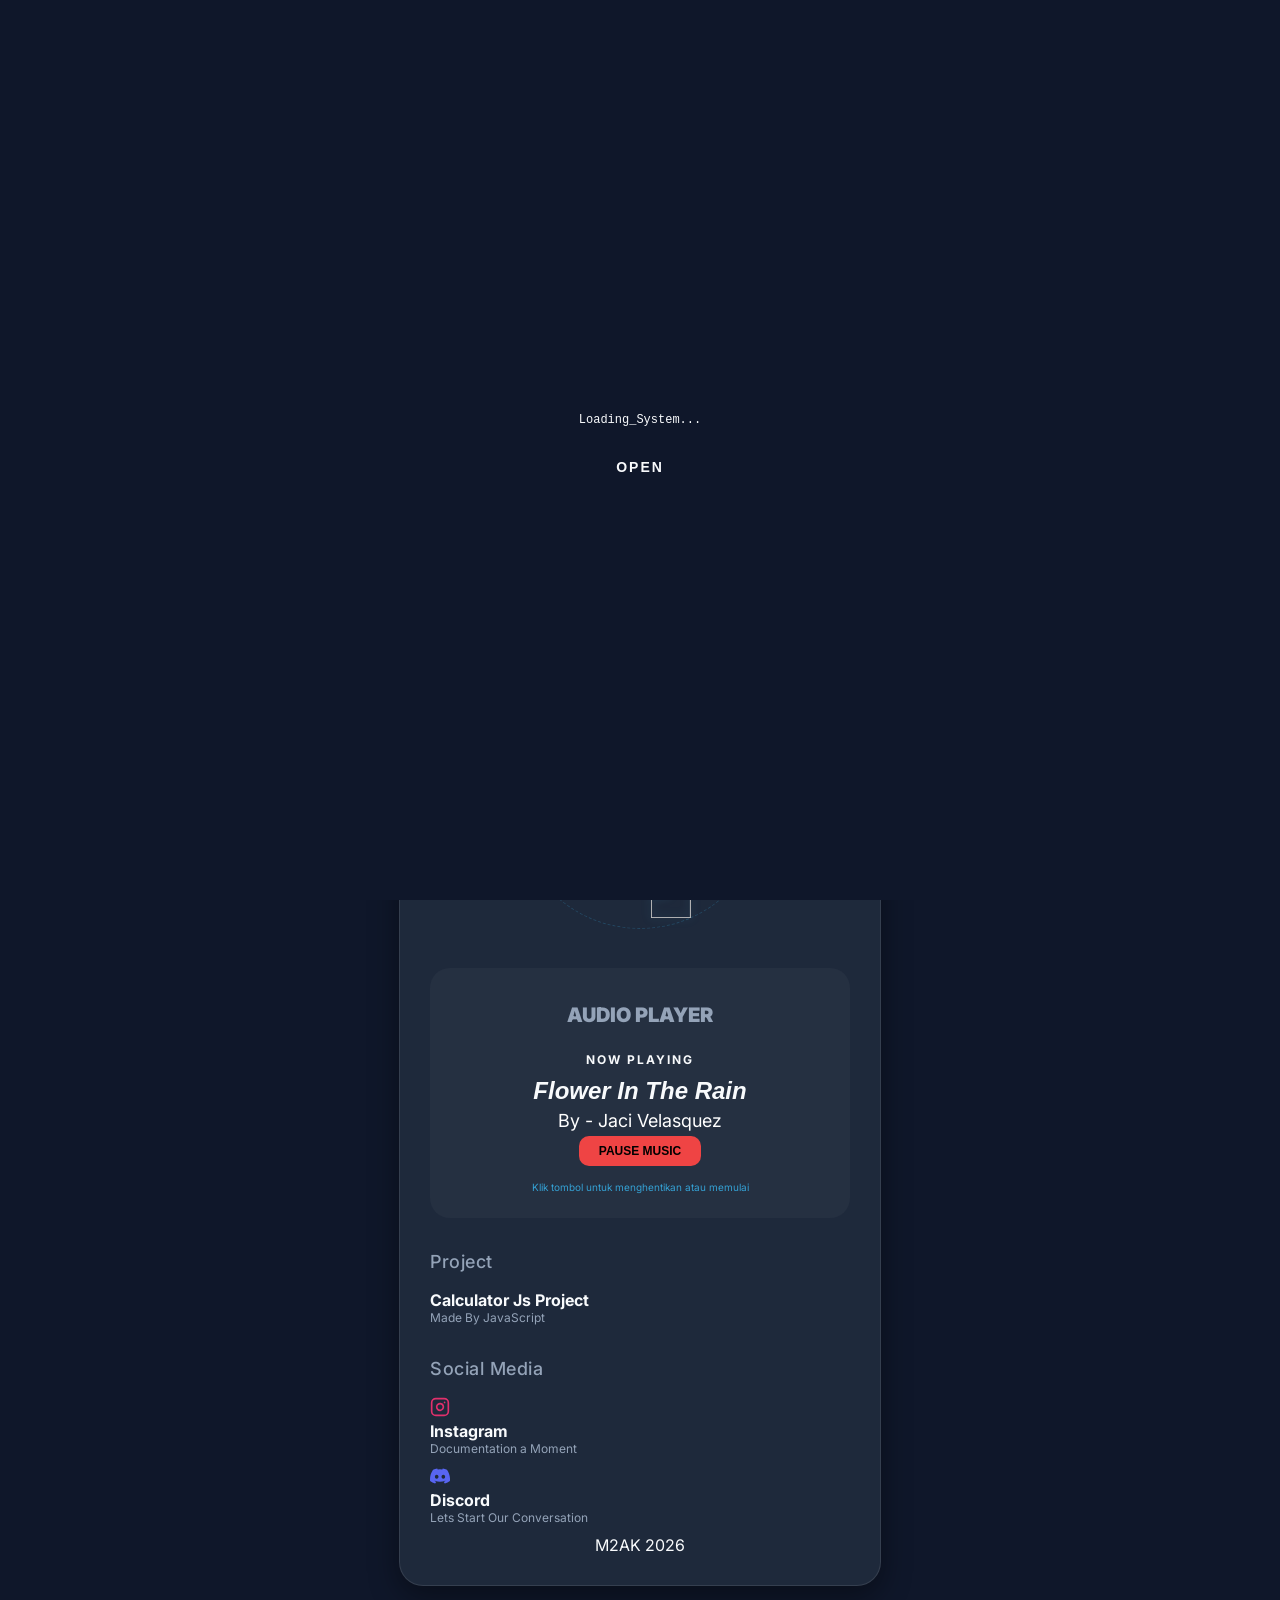
==== index.html @ e05d582a "Add files via upload" ====
<!DOCTYPE html>
<html lang="id">
<head>
    <meta charset="UTF-8">
    <meta name="viewport" content="width=device-width, initial-scale=1.0">
    <title>M2AK's Profile</title>
    <link href="https://fonts.googleapis.com/css2?family=Inter:wght@400;700&family=Fira+Code&display=swap" rel="stylesheet">
    <link rel="stylesheet" href="styleP.css">
</head>
<body>
<div id="overlay">
    <div class="loading-text">Loading_System...</div>
    <button class="open-btn" onclick="startWeb()">OPEN</button>
</div>

<audio id="myAudio" loop shadow="none">
    <source src="flowerintherain.mp3" type="audio/mpeg">
</audio>
     <div class="profile-card"> <button class="mode-btn" id="mode-btn">
    <span id="mode-icon">☀️</span></button>
        <div class="header"> 
            <div class="bingkai"> 
                <img src="profile.jpg" alt="foto profile" style="object-position: top;">
            </div>
            <h1 class="title">M2AK's Profile</h1>
            
            <div class="status-badge">🚀 Still Learning Untill Become Engineer</div>
            <div id="clock" style="font-size: 14px; color: var(--accent-color); font-weight: bold; margin-top: 10px; font-family: 'Courier New', monospace;">
                    00:00:00
                </div>
        </div>
        
        <div class="section">
            <div class="item">
                <div class="icon">~</div>
                <div class="text">
                    <b>Real Name</b>
                    <p>Muhammad Zainal Abidin Kholili</p>
                </div>
            </div>
            <div class="item">
                <div class="icon">~</div>
                <div class="text">
                    <b>Birthday</b>
                    <p>31 May 2010</p>
                </div>
            </div>
            <div class="item">
                <div class="icon">~</div>
                <div class="text">
                    <b>Dream</b>
                    <P>Software Engineer</P>
                </div>
            </div>

            <div class="item">
                <div class="icon">~</div>
                <div class="text">
                    <b>Interest</b>
                    <p>Coding and Gaming</p>
                </div>
            </div>
        </div>
        <hr>
        <div class="text">
            <p style="color : #94a3b8; font-size : 18px; text-align : center;">Learning</p>
        </div>
      <div class="skills-container">
    <div class="orbit-line"></div>
    <div class="skill-orbit">
        <div class="skill-item">
            <img src="https://img.icons8.com/color/48/html-5--v1.png" class="skill-icon">
        </div>
        <div class="skill-item">
            <img src="https://img.icons8.com/color/48/css3.png" class="skill-icon">
        </div>
        <div class="skill-item">
            <img src="https://img.icons8.com/color/48/c-plus-plus-logo.png" class="skill-icon">
        </div>
        <div class="skill-item">
            <img src="https://img.icons8.com/color/48/linux--v1.png" class="skill-icon">
        </div>
        <div class="skill-item">
            <img src="https://img.icons8.com/color/48/javascript--v1.png" class="skill-icon">
        </div>
    </div>
    <div style="font-size: 10px; color: var(--accent-color); font-weight: bold; letter-spacing: 2px;">SKILLS</div>
</div>
       <div class="music-card">
            <p style="font-size: 20px; color: #94a3b8; font-weight: 900;">AUDIO PLAYER</p>
            
            <div id="label" class="label">
                Now Playing
            </div>
            <div class="song-title">Flower In The Rain</div>
            <div class="artist">By - Jaci Velasquez</div>
            <button id="pBtn" onclick="togglePlay()" style="background: #ef4444; color: #000; border: none; padding: 8px 20px; border-radius: 10px; font-weight: bold; cursor: pointer; font-size: 12px; transition: 0.3s;">
                PAUSE MUSIC
            </button>
        
            <audio id="myAudio" loop>
                <source src="aloneinrain.mp3" type="audio/mpeg">
            </audio>
            
            <p style="font-size: 10px; color: #38bdf8; opacity: 0.8;">Klik tombol untuk menghentikan atau memulai</p>
        </div>
        <hr>
    <div class="info-section">
            <p style="color : #94a3b8; font-size : 18px; text-align : left; font-weight: 500; letter-spacing: 0.5px;">Project</p>
            <a href="m2aks.github.io/kalkulator.html" target="_blank" class="card-link">
                <div class="info-item">
                    <div class="text-box">
                        <div class="info-text">
                            <b>Calculator Js Project</b>
                            <p>Made By JavaScript</p>
                        </div>
                    </div>
                </div>
            </a>
            <hr />
            <p style="color : #94a3b8; font-size : 18px; text-align : left; font-weight: 500; letter-spacing: 0.5px;">Social Media</p>
            <a href="https://instagram.com/m2ak.xyz" target="_blank" class="card-link">
                <div class="info-item">
                    <div class="info-icon">
                        <svg xmlns="http://www.w3.org/2000/svg" width="20" height="20" viewBox="0 0 24 24" fill="none" stroke="#e1306c" stroke-width="2" stroke-linecap="round" stroke-linejoin="round"><rect x="2" y="2" width="20" height="20" rx="5" ry="5"></rect><path d="M16 11.37A4 4 0 1 1 12.63 8 4 4 0 0 1 16 11.37z"></path><line x1="17.5" y1="6.5" x2="17.51" y2="6.5"></line></svg>
                    </div>
                    <div class="text-box">
                        <div class="info-text">
                            <b>Instagram</b>
                            <p>Documentation a Moment</p>
                        </div>
                    </div>
                </div>
            </a>
            
            <a href="https://discordapp.com/users/783889141435072572" target="_blank" class="card-link">
                <div class="info-item">
                    <div class="info-icon">
                        <svg xmlns="http://www.w3.org/2000/svg" width="20" height="20" viewBox="0 0 24 24" fill="#5865F2"><path d="M20.317 4.37a19.791 19.791 0 0 0-4.885-1.515.074.074 0 0 0-.079.037c-.21.375-.444.864-.608 1.25a18.27 18.27 0 0 0-5.487 0 12.64 12.64 0 0 0-.617-1.25.077.077 0 0 0-.079-.037 19.736 19.736 0 0 0-4.885 1.515.069.069 0 0 0-.032.027C.533 9.048-.32 13.58.1 18.057a.082.082 0 0 0 .031.057 19.9 19.9 0 0 0 5.993 3.03.078.078 0 0 0 .084-.028 14.067 14.067 0 0 0 1.226-1.994.076.076 0 0 0-.041-.106 13.107 13.107 0 0 1-1.872-.892.077.077 0 0 1-.008-.128 10.2 10.2 0 0 0 .372-.292.074.074 0 0 1 .077-.01c3.928 1.793 8.18 1.793 12.062 0a.074.074 0 0 1 .078.01c.12.098.246.198.372.292a.077.077 0 0 1-.006.127 12.299 12.299 0 0 1-1.873.892.076.076 0 0 0-.041.107c.36.698.772 1.362 1.225 1.993.023.032.063.046.101.028a19.833 19.833 0 0 0 6.002-3.03.077.077 0 0 0 .032-.054c.5-5.177-.838-9.674-3.549-13.66a.061.061 0 0 0-.031-.03zM8.02 15.33c-1.18 0-2.157-1.085-2.157-2.419 0-1.333.956-2.419 2.157-2.419 1.21 0 2.176 1.096 2.157 2.419 0 1.334-.956 2.419-2.157 2.419zm7.974 0c-1.18 0-2.157-1.085-2.157-2.419 0-1.333.955-2.419 2.157-2.419 1.21 0 2.176 1.096 2.157 2.419 0 1.334-.946 2.419-2.157 2.419z"></path></svg>
                    </div>
                    <div class="text-box">
                        <div class="info-text">
                            <b>Discord</b>
                            <p>Lets Start Our Conversation</p>
                        </div>
                    </div>
                </div>
            </a>
            </div>
            
            <footer style="text-align: center;">M2AK 2026</footer>
<script src="scriptP.js"></script>
</body>
</html>
---- styleP.css ----
body {
    background-color: #0f172a;
    margin: 0;
    padding: 20px;
    font-family: 'Inter', sans-serif;
    display: flex;
    justify-content: center;
    align-items: center;
    min-height: 100vh;
    color: #f8fafc;
    transition: background 0.5s ease, color 0.5s ease;
}

body.light-mode {
    background-color: #d8e0e7;
    color: #1e293b;
}

body.light-mode .info-item {
    background-color:  rgb(228, 227, 227);
    color: #1e293b;

}
body.light-mode .profile-card {
    background-color: rgb(228, 227, 227);
    color: #1e293b;

}
body.light-mode .icon {
    background-color: rgb(190, 186, 186);
    color: #1e293b;

}
body.light-mode .orbit-line {
    position: absolute;
    width: 100%;
    height: 100%;
    border: 1px dashed black;
    border-radius: 50%;
}
body.light-mode .music-card {
    margin-top: 20px; 
    padding: 15px; 
    background: rgb(214, 212, 212); 
    border-radius: 20px; 
    display: flex; 
    flex-direction: column; 
    align-items: center; 
    gap: 5px;
}
body.light-mode .artist {
    font-size: 18px;
    color: #1e293b;
    font-weight: 400;
    }
body.light-mode .mode-btn {
background: #1e293b;
color: rgb(110, 107, 107);
border: 2px solid var(--accent-color);
padding: 12px 20x;
border-radius: 15px;
font-weight: bold;
cursor: pointer;
font-size: 30px;
transition: 0.3s;
position: fixed;
}
.profile-card {
    background-color: #1e293b;
    width: 100%;
    max-width: 420px;
    padding: 30px;
    border-radius: 24px;
    box-shadow: 0 10px 30px rgba(0, 0, 0, 0.4);
    border: 1px solid rgba(255, 255, 255, 0.1);
}

.header {
    text-align: center;
    margin-bottom: 25px;
}
hr {
   width: 50px;
   height: 3px;
   border: none;
   border-radius: 10px;
   margin: 10px auto 20px;
   border-color: white;
}
.title {
    font-family: 'Fira Code', monospace;
    font-size: 24px;
    font-weight: bold;
    color: #38bdf8; 
    margin: 0;
}
.bingkai {
    width: 110px;
    height: 110px;
    border-radius: 50%;
    object-position: top;
    object-fit: cover;
    overflow: hidden;
    cursor: pointer;
    display: block;
    margin-left: auto;
    margin-right: auto;
}
.bingkai img {
    width: 100%;
    height: 100%;
    object-fit: cover;
    transition: transform 0.3 ease;
}
.bingkai:hover img {
    transform: scale(1.2);
}
.status-badge {
    display: inline-block;
    background: rgba(56, 189, 248, 0.1);
    color: #38bdf8;
    padding: 4px 12px;
    border-radius: 20px;
    font-size: 11px;
    margin-top: 8px;
    font-weight: bold;
}
.section {
    margin-top: 20px;
}

.item {
    display: flex;
    align-items: flex-start;
    gap: 15px;
    margin-bottom: 20px;
    padding: 10px;
    border-radius: 12px;
    transition: background 0.3s;
}

.item:hover {
    background: rgba(255, 255, 255, 0.03);
}

.icon {
    font-size: 20px;
    background: #334155;
    padding: 8px;
    border-radius: 10px;
}

.text b {
    display: block;
    font-size: 14px;
    color: #94a3b8;
    margin-bottom: 2px;
}

.text p {
    margin: 0;
    font-size: 16px;
    font-weight: 600;
}
.text h3 {
    display: block;
    font-size: 20px;
    color: #94a3b8;
    margin-bottom: 2px;
}
.music-player {
    margin-top: 25px;
    border-radius: 15px;
    overflow: hidden;
    background: #000;
}

.tech-stack {
    margin-top: 20px;
    text-align: center;
}
.tech-stack img {
    filter: drop-shadow(0 2px 5px rgba(0,0,0,0.5));
}

.card-link {
    text-decoration: none;
    color: inherit;
    display: block;
    margin-bottom: 10px;
    text-align: left;
}

.card-link:hover .info-item {
background: rgba(56, 189, 248, 0.1); 
transform: translateY(-3px); 
border-color: rgba(56, 189, 248, 0.4);
transition: all 0.3s ease;
}

.info-text p {
font-size: 12px;
color: #94a3b8;
margin: 0;
}

.label {
font-size: 12px;
text-transform: uppercase;
letter-spacing: 2px;
margin-bottom: 5px;
display: block;
font-weight: bold;
color: var(--text-dim);
}
.music-card {
margin-top: 20px; 
padding: 15px; 
background: rgba(255,255,255,0.03); 
border-radius: 20px; 
display: flex; 
flex-direction: column; 
align-items: center; 
gap: 5px;
}
.song-title {
font-family: Arial, Helvetica, sans-serif;
font-size: 24px;
font-weight: 600;
font-style: italic;
}

.artist {
font-size: 18px;
color: #ffffff;
font-weight: 400;
}

.mode-btn {
background: rgb(255, 222, 33);
color: rgb(110, 107, 107);
border: 2px solid var(--accent-color);
padding: 12px 20x;
border-radius: 15px;
font-weight: bold;
cursor: pointer;
font-size: 30px;
transition: 0.3s;
position: fixed;
}

.mode-btn:hover {
box-shadow: 0 0 20px rgba(56, 189, 248, 0.4);
background: rgb(204, 177, 23);
}
#overlay {
position: fixed;
top: 0;
left: 0;
width: 100%;
height: 100%;
background-color: #0f172a; 
display: flex;
flex-direction: column;
justify-content: center;
align-items: center;
z-index: 9999;
transition: opacity 0.8s ease;
}

.open-btn {
background: transparent;
color: var(--accent-color);
border: 2px solid var(--accent-color);
padding: 12px 30px;
border-radius: 30px;
font-weight: bold;
cursor: pointer;
font-size: 14px;
letter-spacing: 2px;
transition: 0.3s;
}

.open-btn:hover {
background: var(--accent-color);
color: #000;
box-shadow: 0 0 20px rgba(56, 189, 248, 0.4);
}


.loading-text {
font-family: 'Courier New', monospace;
font-size: 12px;
color: var(--text-dim);
margin-bottom: 20px;
}

.skills-container {
position: relative;
width: 250px;
height: 250px;
margin: 40px auto;
display: flex;
justify-content: center;
align-items: center;
}


.orbit-line {
position: absolute;
width: 100%;
height: 100%;
border: 1px dashed rgba(56, 189, 248, 0.2);
border-radius: 50%;
}

.skill-orbit {
position: absolute;
width: 100%;
height: 100%;
animation: rotateOrbit 15s linear infinite;
}

.skill-item {
position: absolute;
top: 50%;
left: 50%;
width: 40px;
height: 40px;
margin: -20px; 
}


.skill-item:nth-child(1) { transform: rotate(0deg) translate(100px) rotate(0deg); }
.skill-item:nth-child(2) { transform: rotate(72deg) translate(100px) rotate(-72deg); }
.skill-item:nth-child(3) { transform: rotate(144deg) translate(100px) rotate(-144deg); }
.skill-item:nth-child(4) { transform: rotate(216deg) translate(100px) rotate(-216deg); }
.skill-item:nth-child(5) { transform: rotate(288deg) translate(100px) rotate(-288deg); }

.skill-icon {
width: 100%;
height: 100%;
filter: drop-shadow(0 0 5px rgba(56, 189, 248, 0.3));

animation: counterRotate 15s linear infinite;
}
@keyframes rotateOrbit {
from { transform: rotate(0deg); }
to { transform: rotate(360deg); }
}

@keyframes counterRotate {
from { transform: rotate(0deg); }
to { transform: rotate(-360deg); }
}
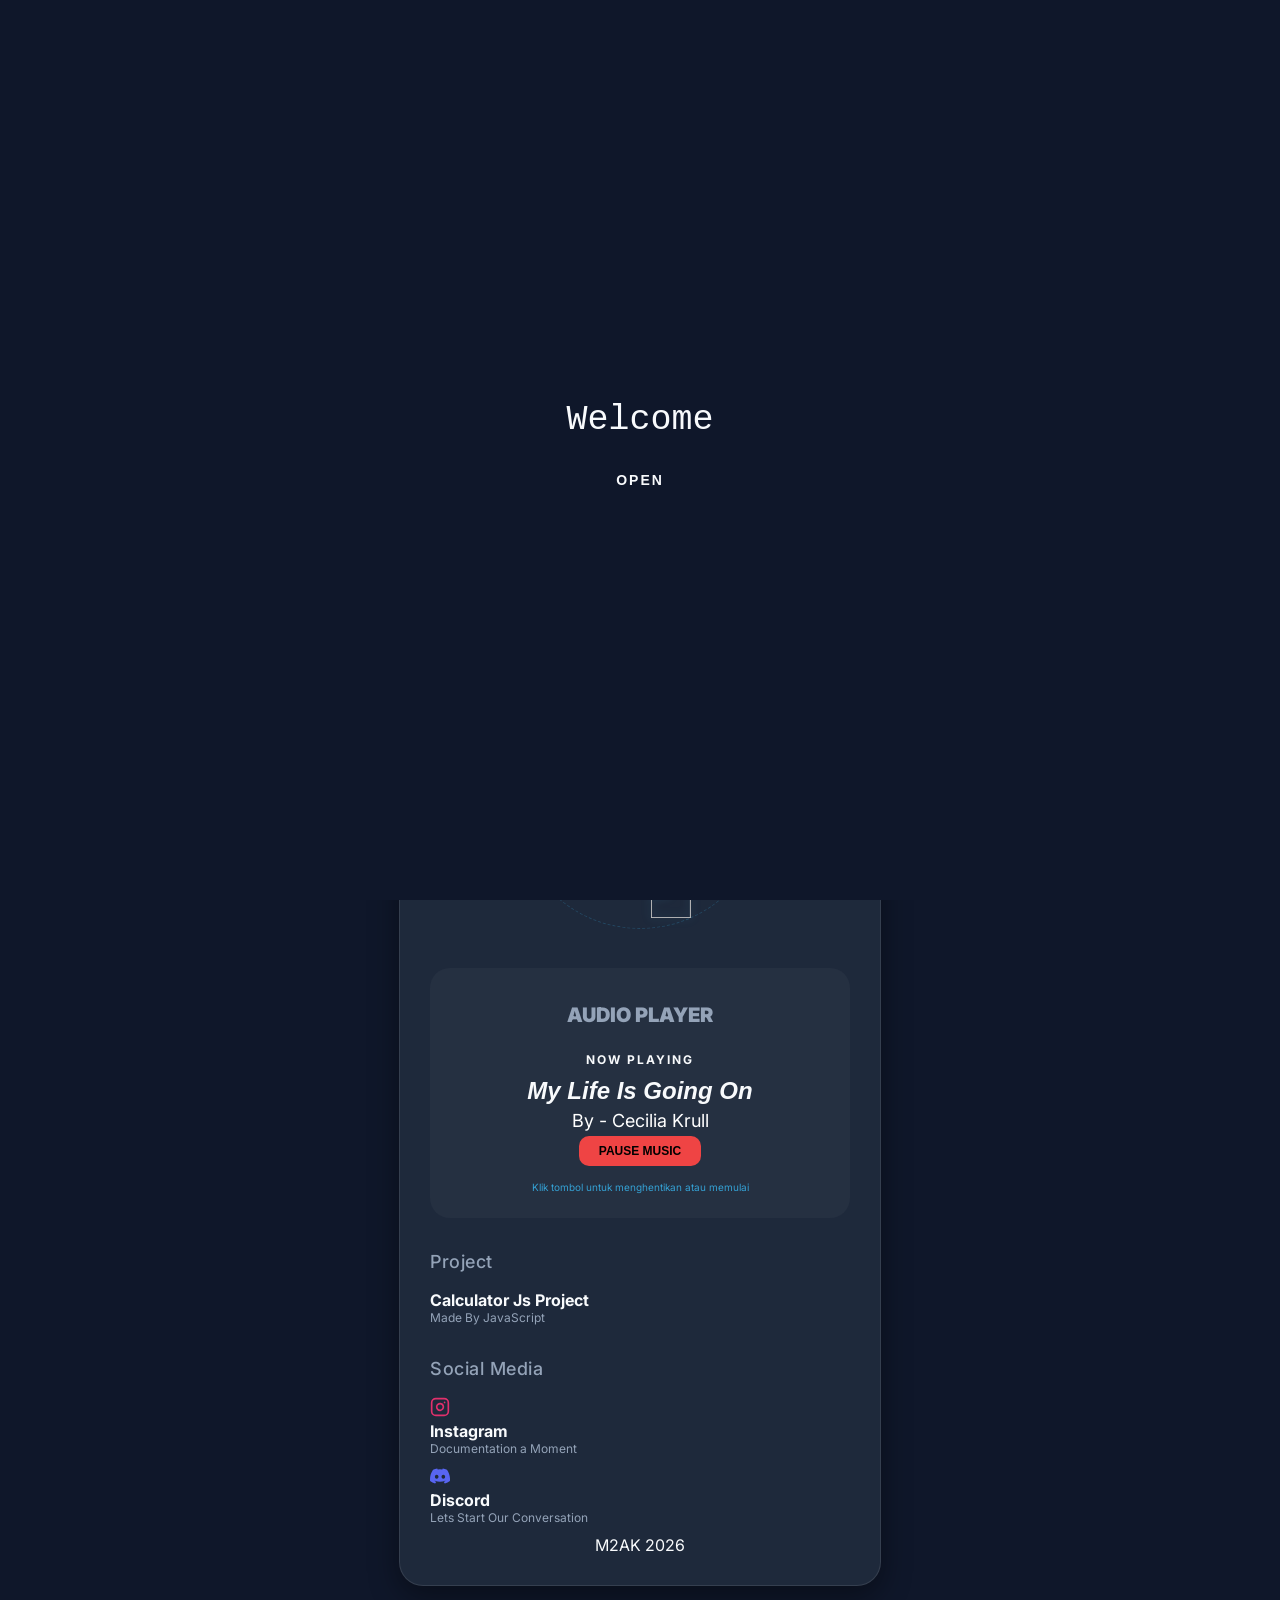
==== commit cff4634e: "Add files via upload" ====
--- a/index.html
+++ b/index.html
@@ -9,18 +9,18 @@
 </head>
 <body>
 <div id="overlay">
-    <div class="loading-text">Loading_System...</div>
+    <div class="loading-text">Welcome</div>
     <button class="open-btn" onclick="startWeb()">OPEN</button>
 </div>
 
 <audio id="myAudio" loop shadow="none">
-    <source src="flowerintherain.mp3" type="audio/mpeg">
+    <source src="life.mp3" type="audio/mpeg">
 </audio>
-     <div class="profile-card"> <button class="mode-btn" id="mode-btn">
+     <div class="profile-card">  <button class="mode-btn" id="mode-btn">
     <span id="mode-icon">☀️</span></button>
         <div class="header"> 
             <div class="bingkai"> 
-                <img src="profile.jpg" alt="foto profile" style="object-position: top;">
+                <img src="profile.jpg" alt="foto profile" style="object-position: top;" id="profile">
             </div>
             <h1 class="title">M2AK's Profile</h1>
             
@@ -92,14 +92,14 @@
             <div id="label" class="label">
                 Now Playing
             </div>
-            <div class="song-title">Flower In The Rain</div>
-            <div class="artist">By - Jaci Velasquez</div>
+            <div class="song-title">My Life Is Going On</div>
+            <div class="artist">By - Cecilia Krull</div>
             <button id="pBtn" onclick="togglePlay()" style="background: #ef4444; color: #000; border: none; padding: 8px 20px; border-radius: 10px; font-weight: bold; cursor: pointer; font-size: 12px; transition: 0.3s;">
                 PAUSE MUSIC
             </button>
         
             <audio id="myAudio" loop>
-                <source src="aloneinrain.mp3" type="audio/mpeg">
+                <source src="life.mp3" type="audio/mpeg">
             </audio>
             
             <p style="font-size: 10px; color: #38bdf8; opacity: 0.8;">Klik tombol untuk menghentikan atau memulai</p>
--- a/styleP.css
+++ b/styleP.css
@@ -290,7 +290,7 @@
 
 .loading-text {
 font-family: 'Courier New', monospace;
-font-size: 12px;
+font-size: 35px;
 color: var(--text-dim);
 margin-bottom: 20px;
 }
@@ -341,9 +341,12 @@
 width: 100%;
 height: 100%;
 filter: drop-shadow(0 0 5px rgba(56, 189, 248, 0.3));
+cursor: pointer;
+
 
 animation: counterRotate 15s linear infinite;
 }
+
 @keyframes rotateOrbit {
 from { transform: rotate(0deg); }
 to { transform: rotate(360deg); }
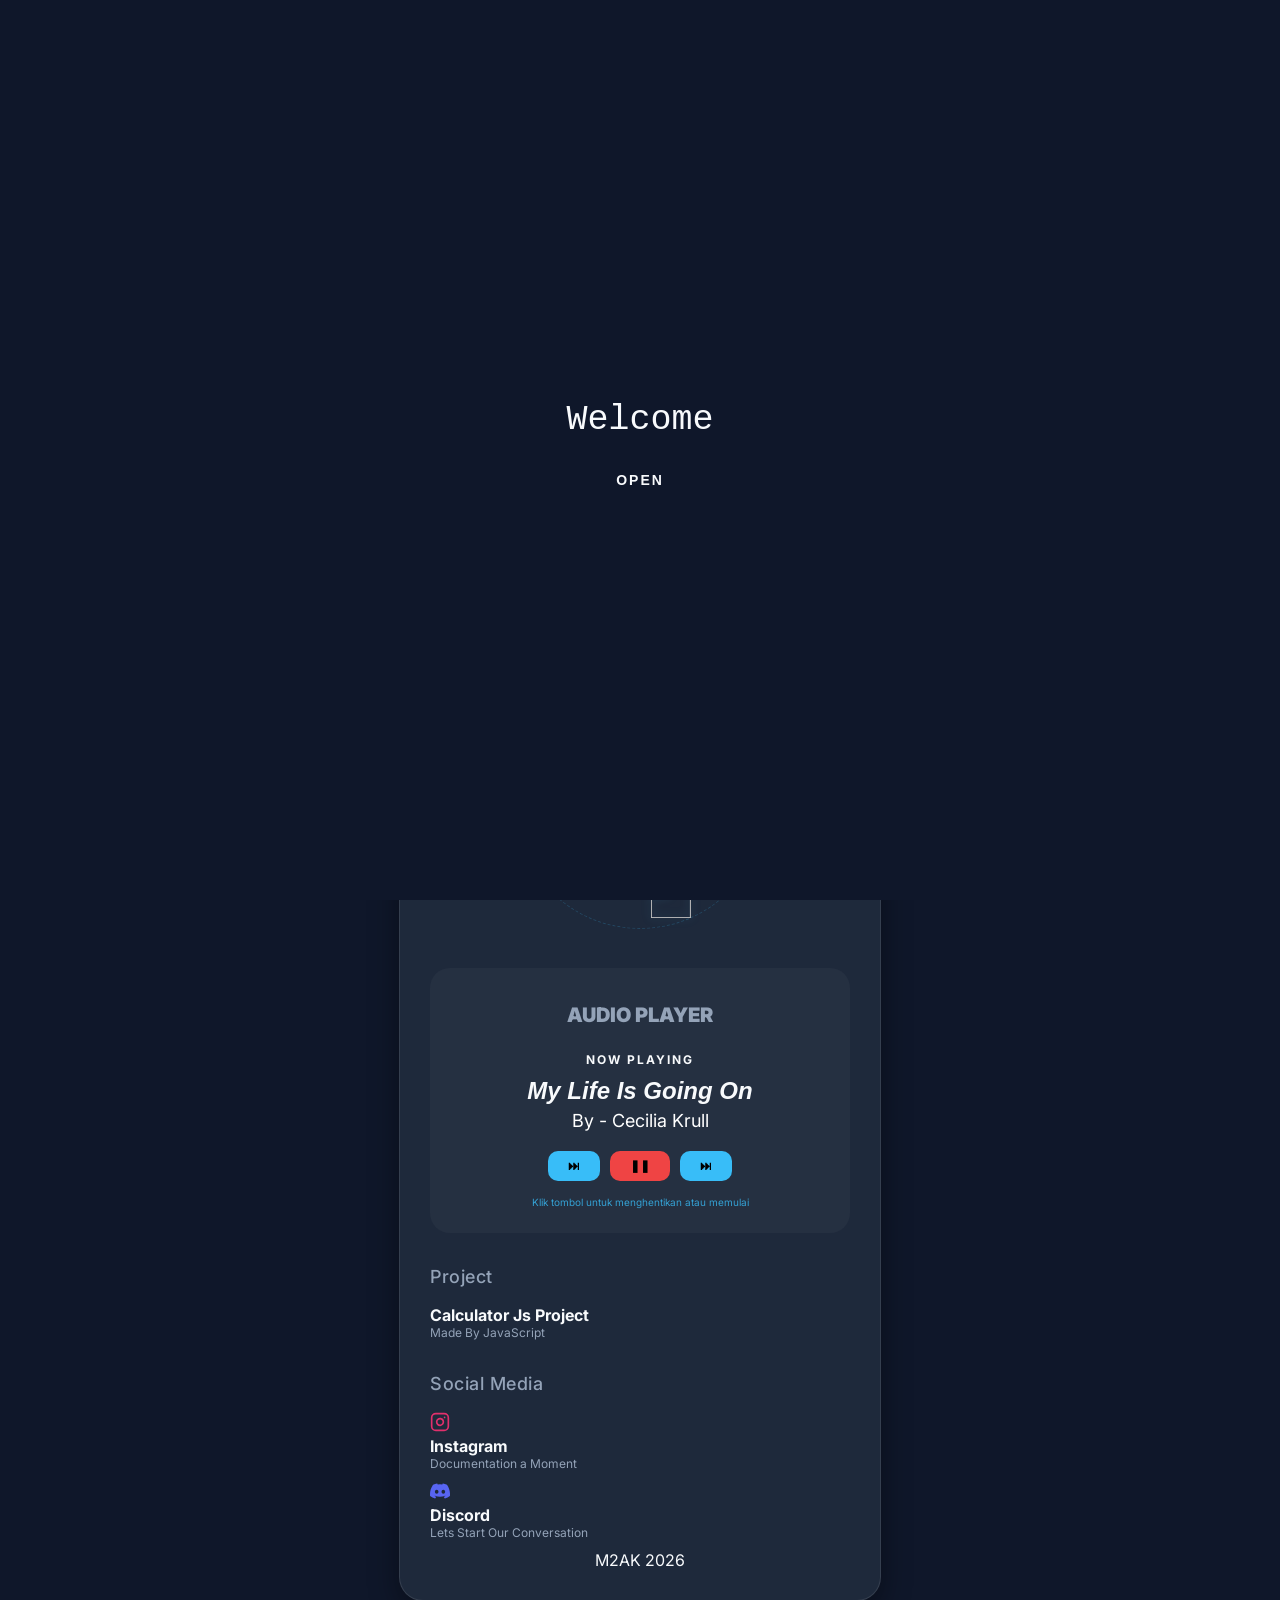
==== commit df9c2be8: "Add files via upload" ====
--- a/index.html
+++ b/index.html
@@ -13,9 +13,7 @@
     <button class="open-btn" onclick="startWeb()">OPEN</button>
 </div>
 
-<audio id="myAudio" loop shadow="none">
-    <source src="life.mp3" type="audio/mpeg">
-</audio>
+<audio id="myAudio" shadow="none" src="life.mp3" loop></audio>
      <div class="profile-card">  <button class="mode-btn" id="mode-btn">
     <span id="mode-icon">☀️</span></button>
         <div class="header"> 
@@ -92,22 +90,27 @@
             <div id="label" class="label">
                 Now Playing
             </div>
-            <div class="song-title">My Life Is Going On</div>
-            <div class="artist">By - Cecilia Krull</div>
-            <button id="pBtn" onclick="togglePlay()" style="background: #ef4444; color: #000; border: none; padding: 8px 20px; border-radius: 10px; font-weight: bold; cursor: pointer; font-size: 12px; transition: 0.3s;">
-                PAUSE MUSIC
+            <div class="song-title" id="judul-lagu">My Life Is Going On</div>
+            <div class="artist" id="artist">By - Cecilia Krull</div>
+            <div class="button-group">
+            <button id="rBtn" onclick="togglePrev()" class="music-button">
+                ⏭
             </button>
-        
-            <audio id="myAudio" loop>
-                <source src="life.mp3" type="audio/mpeg">
-            </audio>
+            <button id="pBtn" onclick="togglePlay()" class="music-button" style="background: #ef4444;">
+                ❚❚
+            </button>
+            <button id="nBtn" onclick="toggleNext()" class="music-button">
+                ⏭
+            </button>
+            </div>
+           
             
             <p style="font-size: 10px; color: #38bdf8; opacity: 0.8;">Klik tombol untuk menghentikan atau memulai</p>
         </div>
         <hr>
     <div class="info-section">
             <p style="color : #94a3b8; font-size : 18px; text-align : left; font-weight: 500; letter-spacing: 0.5px;">Project</p>
-            <a href="m2aks.github.io/kalkulator.html" target="_blank" class="card-link">
+            <a href="kalkulator.html" target="_blank" class="card-link">
                 <div class="info-item">
                     <div class="text-box">
                         <div class="info-text">
--- a/styleP.css
+++ b/styleP.css
@@ -37,6 +37,7 @@
     height: 100%;
     border: 1px dashed black;
     border-radius: 50%;
+    transition: color 0.5s ease
 }
 body.light-mode .music-card {
     margin-top: 20px; 
@@ -65,6 +66,10 @@
 transition: 0.3s;
 position: fixed;
 }
+body.light-mode .mode-btn:hover {
+    background: #141b25;
+    transition: all 0.3s ease;
+}
 .profile-card {
     background-color: #1e293b;
     width: 100%;
@@ -267,7 +272,27 @@
 z-index: 9999;
 transition: opacity 0.8s ease;
 }
-
+.button-group{
+    display: flex;
+    justify-content: center;
+    align-items: center;
+    gap: 10px;
+    margin-top: 15px;
+}
+.music-button {
+    color: #000; 
+    border: none; 
+    padding: 8px 20px; 
+    border-radius: 10px; 
+    font-weight: bold; 
+    cursor: pointer; 
+    font-size: 12px; 
+    transition: 0.3s;
+    background: #38bdf8;
+}
+.music-button:hover {
+    box-shadow: 0 0 20px rgba(56, 189, 248, 0.4);
+}
 .open-btn {
 background: transparent;
 color: var(--accent-color);
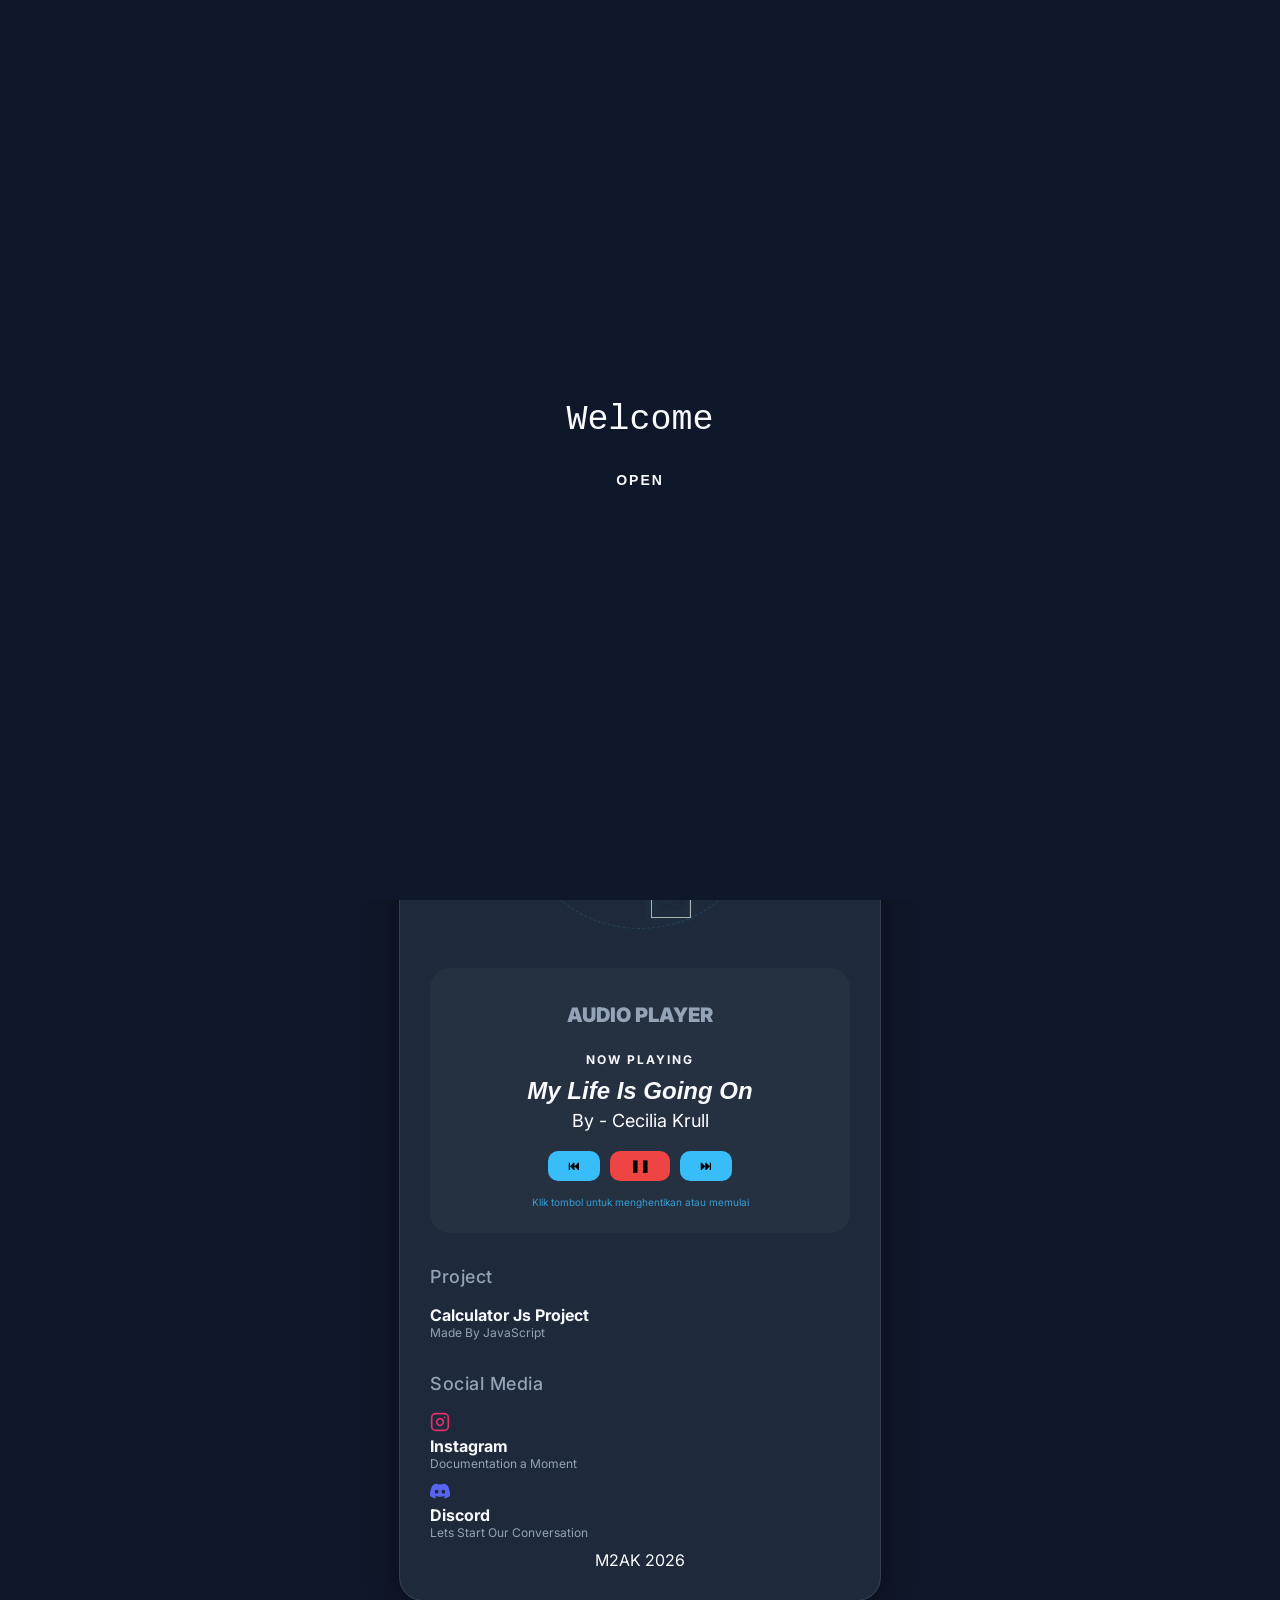
==== commit 27eafbd3: "Add files via upload" ====
--- a/index.html
+++ b/index.html
@@ -94,7 +94,7 @@
             <div class="artist" id="artist">By - Cecilia Krull</div>
             <div class="button-group">
             <button id="rBtn" onclick="togglePrev()" class="music-button">
-                ⏭
+                ⏮
             </button>
             <button id="pBtn" onclick="togglePlay()" class="music-button" style="background: #ef4444;">
                 ❚❚
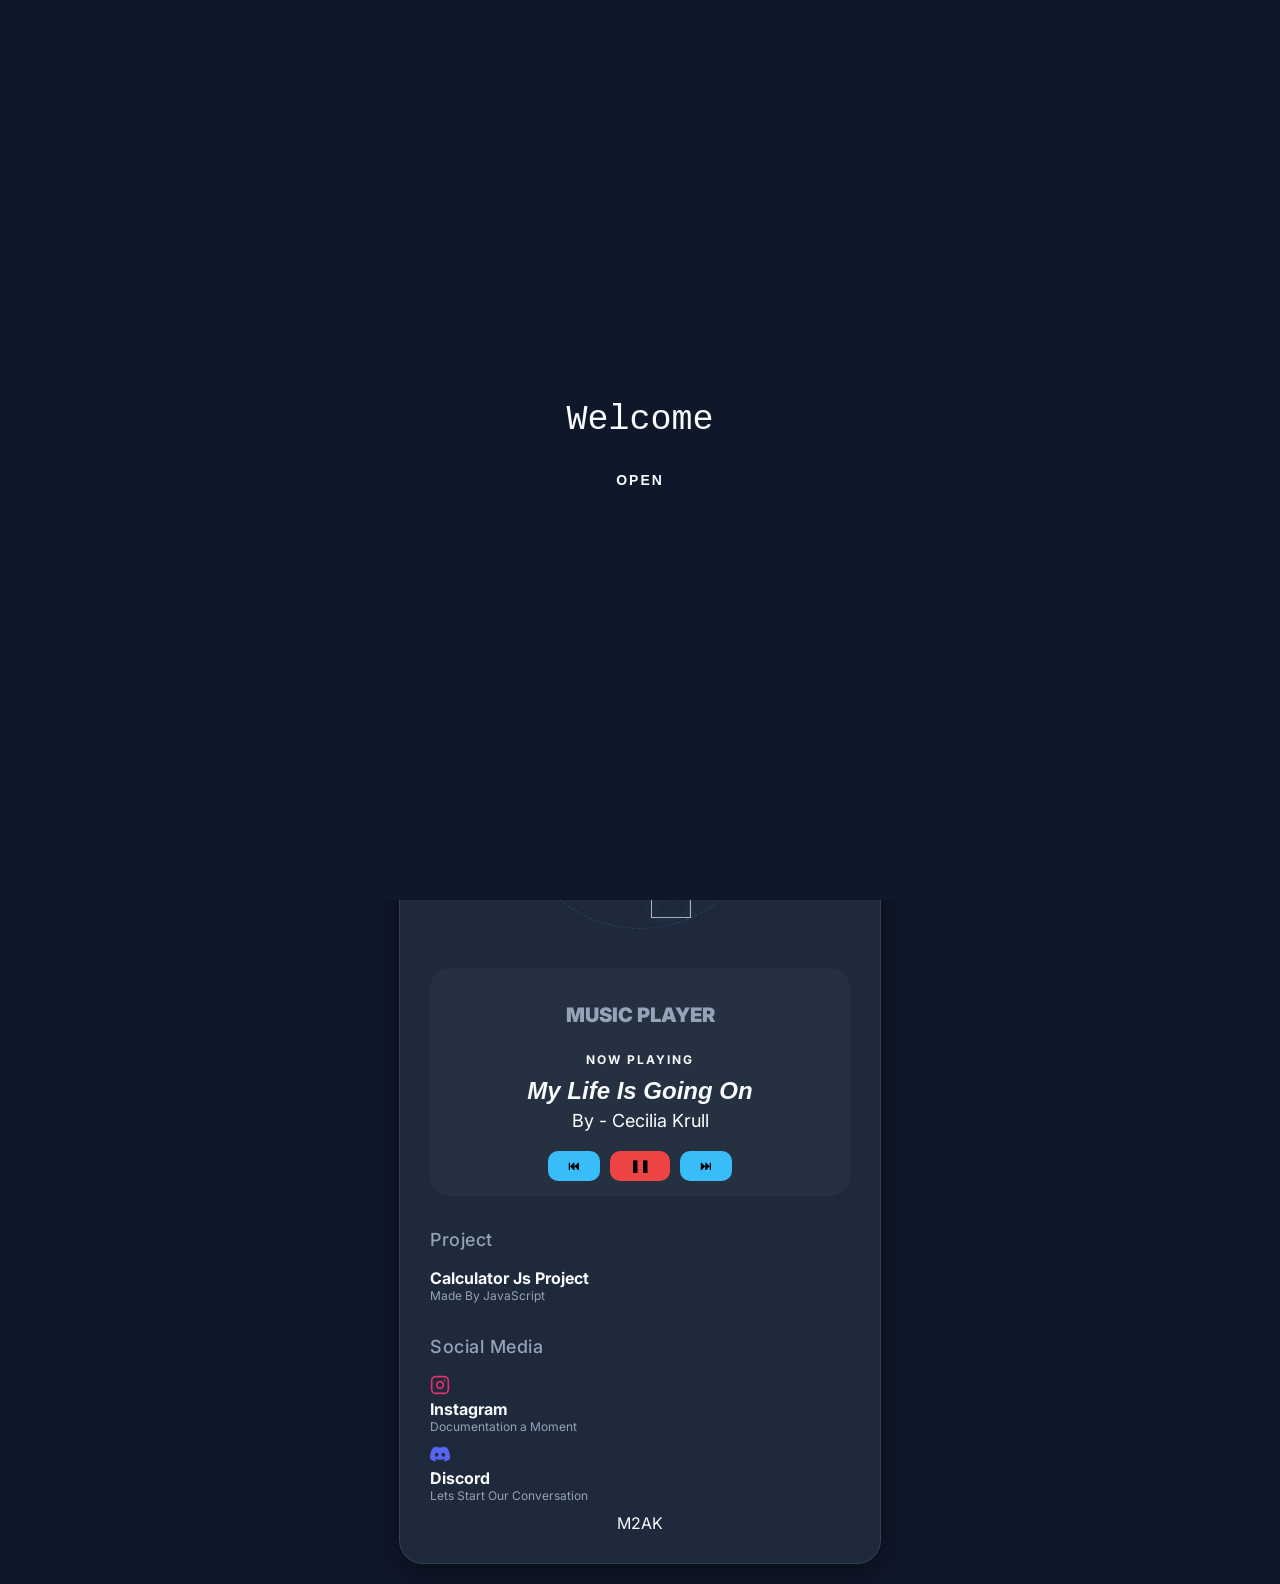
==== commit 385c90e2: "Add files via upload" ====
--- a/index.html
+++ b/index.html
@@ -85,7 +85,7 @@
     <div style="font-size: 10px; color: var(--accent-color); font-weight: bold; letter-spacing: 2px;">SKILLS</div>
 </div>
        <div class="music-card">
-            <p style="font-size: 20px; color: #94a3b8; font-weight: 900;">AUDIO PLAYER</p>
+            <p style="font-size: 20px; color: #94a3b8; font-weight: 900;">MUSIC PLAYER</p>
             
             <div id="label" class="label">
                 Now Playing
@@ -105,7 +105,7 @@
             </div>
            
             
-            <p style="font-size: 10px; color: #38bdf8; opacity: 0.8;">Klik tombol untuk menghentikan atau memulai</p>
+            
         </div>
         <hr>
     <div class="info-section">
@@ -151,7 +151,7 @@
             </a>
             </div>
             
-            <footer style="text-align: center;">M2AK 2026</footer>
+            <footer style="text-align: center;">M2AK</footer>
 <script src="scriptP.js"></script>
 </body>
 </html>
--- a/styleP.css
+++ b/styleP.css
@@ -99,6 +99,13 @@
     color: #38bdf8; 
     margin: 0;
 }
+body.light-mode .title {
+    font-family: 'Fira Code', monospace;
+    font-size: 24px;
+    font-weight: bold;
+    color: #2e7fa1; 
+    margin: 0;
+}
 .bingkai {
     width: 110px;
     height: 110px;
@@ -119,6 +126,16 @@
 }
 .bingkai:hover img {
     transform: scale(1.2);
+}
+body.light-mode .status-badge {
+    display: inline-block;
+    background: rgba(56, 189, 248, 0.1);
+    color: #2e7fa1;
+    padding: 4px 12px;
+    border-radius: 20px;
+    font-size: 11px;
+    margin-top: 8px;
+    font-weight: bold;
 }
 .status-badge {
     display: inline-block;
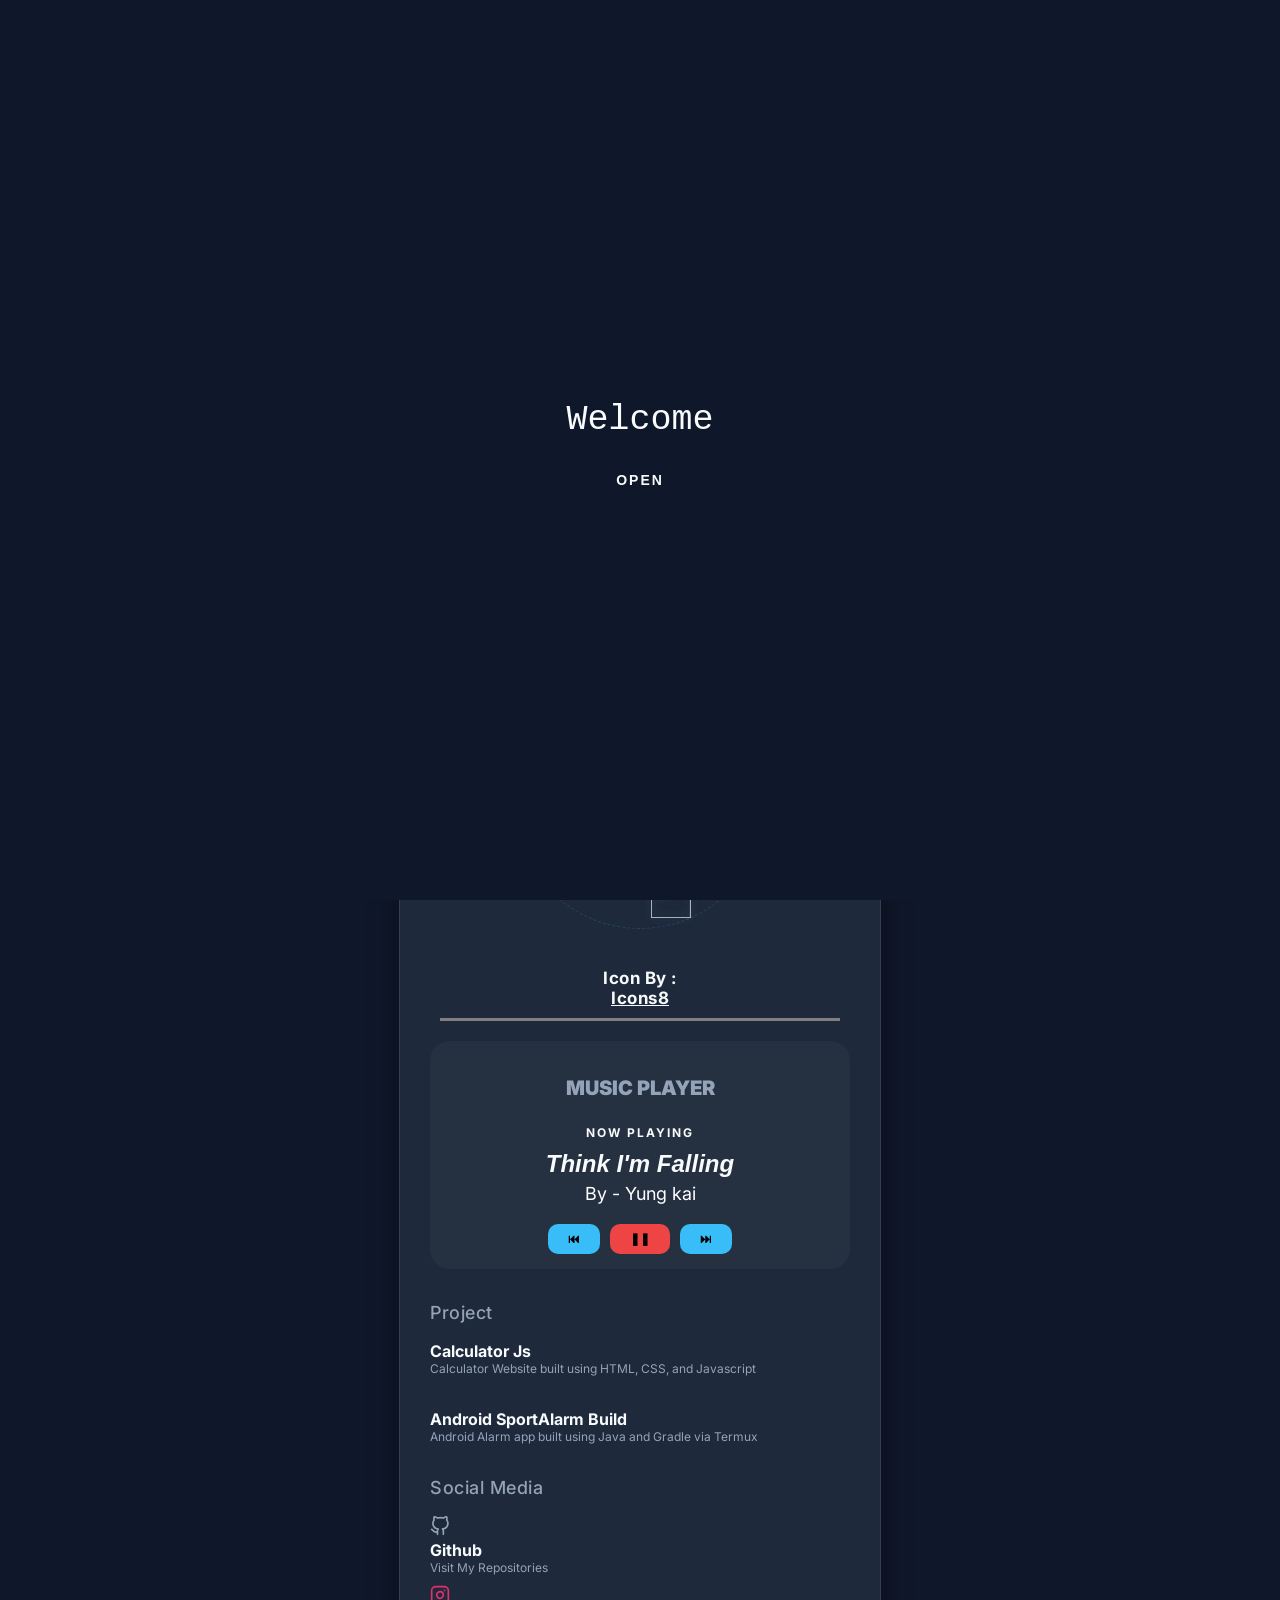
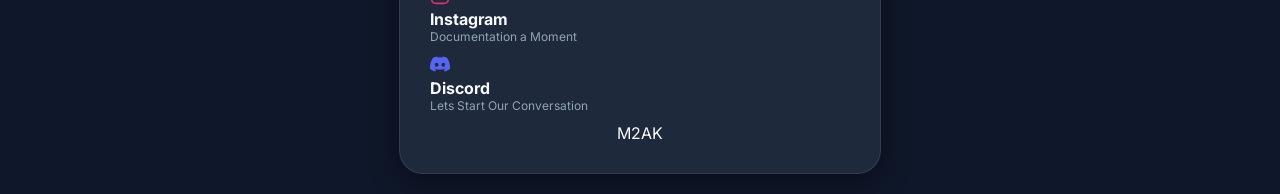
==== commit f879a39d: "Add files via upload Added new project and add github profile" ====
--- a/index.html
+++ b/index.html
@@ -13,7 +13,7 @@
     <button class="open-btn" onclick="startWeb()">OPEN</button>
 </div>
 
-<audio id="myAudio" shadow="none" src="life.mp3" loop></audio>
+<audio id="myAudio" shadow="none" src="think.mp3" loop></audio>
      <div class="profile-card">  <button class="mode-btn" id="mode-btn">
     <span id="mode-icon">☀️</span></button>
         <div class="header"> 
@@ -76,22 +76,25 @@
             <img src="https://img.icons8.com/color/48/c-plus-plus-logo.png" class="skill-icon">
         </div>
         <div class="skill-item">
-            <img src="https://img.icons8.com/color/48/linux--v1.png" class="skill-icon">
+            <img src="https://img.icons8.com/color/48/javascript--v1.png" class="skill-icon">
         </div>
         <div class="skill-item">
-            <img src="https://img.icons8.com/color/48/javascript--v1.png" class="skill-icon">
+            <img src="https://img.icons8.com/color/48/java-coffee-cup-logo.png" class="skill-icon">
         </div>
+        
     </div>
+    
     <div style="font-size: 10px; color: var(--accent-color); font-weight: bold; letter-spacing: 2px;">SKILLS</div>
 </div>
+<div class="icons8">Icon By : <a href="https://icons8.com" target="_blank" style="color: inherit; text-align: center; display: block; ">Icons8</a></div>
        <div class="music-card">
             <p style="font-size: 20px; color: #94a3b8; font-weight: 900;">MUSIC PLAYER</p>
             
             <div id="label" class="label">
                 Now Playing
             </div>
-            <div class="song-title" id="judul-lagu">My Life Is Going On</div>
-            <div class="artist" id="artist">By - Cecilia Krull</div>
+            <div class="song-title" id="judul-lagu">Think I'm Falling</div>
+            <div class="artist" id="artist">By - Yung kai</div>
             <div class="button-group">
             <button id="rBtn" onclick="togglePrev()" class="music-button">
                 ⏮
@@ -105,7 +108,6 @@
             </div>
            
             
-            
         </div>
         <hr>
     <div class="info-section">
@@ -114,14 +116,42 @@
                 <div class="info-item">
                     <div class="text-box">
                         <div class="info-text">
-                            <b>Calculator Js Project</b>
-                            <p>Made By JavaScript</p>
+                            <b>Calculator Js</b>
+                            <p>Calculator Website built using HTML, CSS, and Javascript</p>
                         </div>
                     </div>
                 </div>
             </a>
             <hr />
-            <p style="color : #94a3b8; font-size : 18px; text-align : left; font-weight: 500; letter-spacing: 0.5px;">Social Media</p>
+            <div class="info-section">
+                <a href="https://github.com/m2aks/AlarmOlahraga" target="_blank" class="card-link">
+                    <div class="info-item">
+                        <div class="text-box">
+                            <div class="info-text">
+                                <b>Android SportAlarm Build</b>
+                                <p>Android Alarm app built using Java and Gradle via Termux</p>
+                            </div>
+                        </div>
+                    </div>
+                </a>
+                <hr />
+                <p style="color : #94a3b8; font-size : 18px; text-align : left; font-weight: 500; letter-spacing: 0.5px;">Social Media</p>
+            <a href="https://github.com/m2aks" target="_blank" class="card-link">
+                <div class="info-item">
+                    <div class="info-icon">
+                        <svg xmlns="http://www.w3.org/2000/svg" width="20" height="20" viewBox="0 0 24 24" fill="none" stroke="#94a3b8" stroke-width="2" stroke-linecap="round" stroke-linejoin="round">
+                            <path d="M9 19c-5 1.5-5-2.5-7-3m14 6v-3.87a3.37 3.37 0 0 0-.94-2.61c3.14-.35 6.44-1.54 6.44-7A5.44 5.44 0 0 0 20 4.77 5.07 5.07 0 0 0 19.91 1S18.73.65 16 2.48a13.38 13.38 0 0 0-7 0C6.27.65 5.09 1 5.09 1A5.07 5.07 0 0 0 5 4.77a5.44 5.44 0 0 0-1.5 3.78c0 5.42 3.3 6.61 6.44 7A3.37 3.37 0 0 0 9 18.13V22"></path>
+                        </svg>
+                    </div>
+                    <div class="text-box">
+                        <div class="info-text">
+                            <b>Github</b>
+                            <p>Visit My Repositories</p>
+                        </div>
+                    </div>
+                </div>
+            </a>
+            
             <a href="https://instagram.com/m2ak.xyz" target="_blank" class="card-link">
                 <div class="info-item">
                     <div class="info-icon">
--- a/styleP.css
+++ b/styleP.css
@@ -31,6 +31,12 @@
     color: #1e293b;
 
 }
+body.light-mode .text b {
+    display: block;
+    font-size: 14px;
+    color: rgb(134, 134, 134);
+    margin-bottom: 2px;
+}
 body.light-mode .orbit-line {
     position: absolute;
     width: 100%;
@@ -53,18 +59,18 @@
     font-size: 18px;
     color: #1e293b;
     font-weight: 400;
-    }
+}
 body.light-mode .mode-btn {
-background: #1e293b;
-color: rgb(110, 107, 107);
-border: 2px solid var(--accent-color);
-padding: 12px 20x;
-border-radius: 15px;
-font-weight: bold;
-cursor: pointer;
-font-size: 30px;
-transition: 0.3s;
-position: fixed;
+    background: #1e293b;
+    color: rgb(110, 107, 107);
+    border: 2px solid var(--accent-color);
+    padding: 12px 20x;
+    border-radius: 15px;
+    font-weight: bold;
+    cursor: pointer;
+    font-size: 30px;
+    transition: 0.3s;
+    position: fixed;
 }
 body.light-mode .mode-btn:hover {
     background: #141b25;
@@ -172,6 +178,19 @@
     border-radius: 10px;
 }
 
+.icons8 {
+    font-weight: bold;
+    text-align: center;
+    display: block;
+    border-bottom: solid gray;
+    margin: 10px;
+    letter-spacing: 0.5px;
+    font-size: 17px;
+    margin-bottom: 15px;
+    padding-bottom: 10px;
+    text-decoration: none;
+}
+
 .text b {
     display: block;
     font-size: 14px;
@@ -214,80 +233,80 @@
 }
 
 .card-link:hover .info-item {
-background: rgba(56, 189, 248, 0.1); 
-transform: translateY(-3px); 
-border-color: rgba(56, 189, 248, 0.4);
-transition: all 0.3s ease;
+    background: rgba(56, 189, 248, 0.1); 
+    transform: translateY(-3px); 
+    border-color: rgba(56, 189, 248, 0.4);
+    transition: all 0.3s ease;
 }
 
 .info-text p {
-font-size: 12px;
-color: #94a3b8;
-margin: 0;
+    font-size: 12px;
+    color: #94a3b8;
+    margin: 0;
 }
 
 .label {
-font-size: 12px;
-text-transform: uppercase;
-letter-spacing: 2px;
-margin-bottom: 5px;
-display: block;
-font-weight: bold;
-color: var(--text-dim);
+    font-size: 12px;
+    text-transform: uppercase;
+    letter-spacing: 2px;
+    margin-bottom: 5px;
+    display: block;
+    font-weight: bold;
+    color: var(--text-dim);
 }
 .music-card {
-margin-top: 20px; 
-padding: 15px; 
-background: rgba(255,255,255,0.03); 
-border-radius: 20px; 
-display: flex; 
-flex-direction: column; 
-align-items: center; 
-gap: 5px;
+    margin-top: 20px; 
+    padding: 15px; 
+    background: rgba(255,255,255,0.03); 
+    border-radius: 20px; 
+    display: flex; 
+    flex-direction: column; 
+    align-items: center; 
+    gap: 5px;
 }
 .song-title {
-font-family: Arial, Helvetica, sans-serif;
-font-size: 24px;
-font-weight: 600;
-font-style: italic;
+    font-family: Arial, Helvetica, sans-serif;
+    font-size: 24px;
+    font-weight: 600;
+    font-style: italic;
 }
 
 .artist {
-font-size: 18px;
-color: #ffffff;
-font-weight: 400;
+    font-size: 18px;
+    color: #ffffff;
+    font-weight: 400;
 }
 
 .mode-btn {
-background: rgb(255, 222, 33);
-color: rgb(110, 107, 107);
-border: 2px solid var(--accent-color);
-padding: 12px 20x;
-border-radius: 15px;
-font-weight: bold;
-cursor: pointer;
-font-size: 30px;
-transition: 0.3s;
-position: fixed;
+    background: rgb(255, 222, 33);
+    color: rgb(110, 107, 107);
+    border: 2px solid var(--accent-color);
+    padding: 12px 20x;
+    border-radius: 15px;
+    font-weight: bold;
+    cursor: pointer;
+    font-size: 30px;
+    transition: 0.3s;
+    position: fixed;
 }
 
 .mode-btn:hover {
-box-shadow: 0 0 20px rgba(56, 189, 248, 0.4);
-background: rgb(204, 177, 23);
+    box-shadow: 0 0 20px rgba(56, 189, 248, 0.4);
+    background: rgb(204, 177, 23);
 }
 #overlay {
-position: fixed;
-top: 0;
-left: 0;
-width: 100%;
-height: 100%;
-background-color: #0f172a; 
-display: flex;
-flex-direction: column;
-justify-content: center;
-align-items: center;
-z-index: 9999;
-transition: opacity 0.8s ease;
+    position: fixed;
+    top: 0;
+    left: 0;
+    width: 100%;
+    height: 100%;
+    background-color: #0f172a; 
+    display: flex;
+    flex-direction: column;
+    justify-content: center;
+    align-items: center;
+    z-index: 9999;
+    transition: opacity 0.8s ease;
 }
 .button-group{
     display: flex;
@@ -310,66 +329,69 @@
 .music-button:hover {
     box-shadow: 0 0 20px rgba(56, 189, 248, 0.4);
 }
+
+@import url('https://googleapis.com');
+
 .open-btn {
-background: transparent;
-color: var(--accent-color);
-border: 2px solid var(--accent-color);
-padding: 12px 30px;
-border-radius: 30px;
-font-weight: bold;
-cursor: pointer;
-font-size: 14px;
-letter-spacing: 2px;
-transition: 0.3s;
+    background: transparent;
+    color: var(--accent-color);
+    border: 2px solid var(--accent-color);
+    padding: 12px 30px;
+    border-radius: 30px;
+    font-weight: bold;
+    cursor: pointer;
+    font-size: 14px;
+    letter-spacing: 2px;
+    transition: 0.3s;
 }
 
 .open-btn:hover {
-background: var(--accent-color);
-color: #000;
-box-shadow: 0 0 20px rgba(56, 189, 248, 0.4);
+    background: var(--accent-color);
+    color: #000;
+    box-shadow: 0 0 20px rgba(56, 189, 248, 0.4);
 }
 
 
 .loading-text {
-font-family: 'Courier New', monospace;
-font-size: 35px;
-color: var(--text-dim);
-margin-bottom: 20px;
+    font-family: 'Courier New', monospace;
+    font-size: 35px;
+    color: var(--text-dim);
+    margin-bottom: 20px;
 }
 
 .skills-container {
-position: relative;
-width: 250px;
-height: 250px;
-margin: 40px auto;
-display: flex;
-justify-content: center;
-align-items: center;
+    position: relative;
+    width: 250px;
+    height: 250px;
+    margin: 40px auto;
+    display: flex;
+    justify-content: center;
+    align-items: center;
 }
 
 
 .orbit-line {
-position: absolute;
-width: 100%;
-height: 100%;
-border: 1px dashed rgba(56, 189, 248, 0.2);
-border-radius: 50%;
+    position: absolute;
+    width: 100%;
+    height: 100%;
+    border: 1px dashed rgba(56, 189, 248, 0.2);
+    border-radius: 50%;
 }
 
 .skill-orbit {
-position: absolute;
-width: 100%;
-height: 100%;
-animation: rotateOrbit 15s linear infinite;
+    position: absolute;
+    width: 100%;
+    height: 100%;
+    animation: rotateOrbit 15s linear infinite;
 }
 
 .skill-item {
-position: absolute;
-top: 50%;
-left: 50%;
-width: 40px;
-height: 40px;
-margin: -20px; 
+    position: absolute;
+    top: 50%;
+    left: 50%;
+    width: 40px;
+    height: 40px;
+    margin: -20px; 
 }
 
 
@@ -378,6 +400,7 @@
 .skill-item:nth-child(3) { transform: rotate(144deg) translate(100px) rotate(-144deg); }
 .skill-item:nth-child(4) { transform: rotate(216deg) translate(100px) rotate(-216deg); }
 .skill-item:nth-child(5) { transform: rotate(288deg) translate(100px) rotate(-288deg); }
+                                                                                                                                                                                                                                                                                                                                    
 
 .skill-icon {
 width: 100%;
